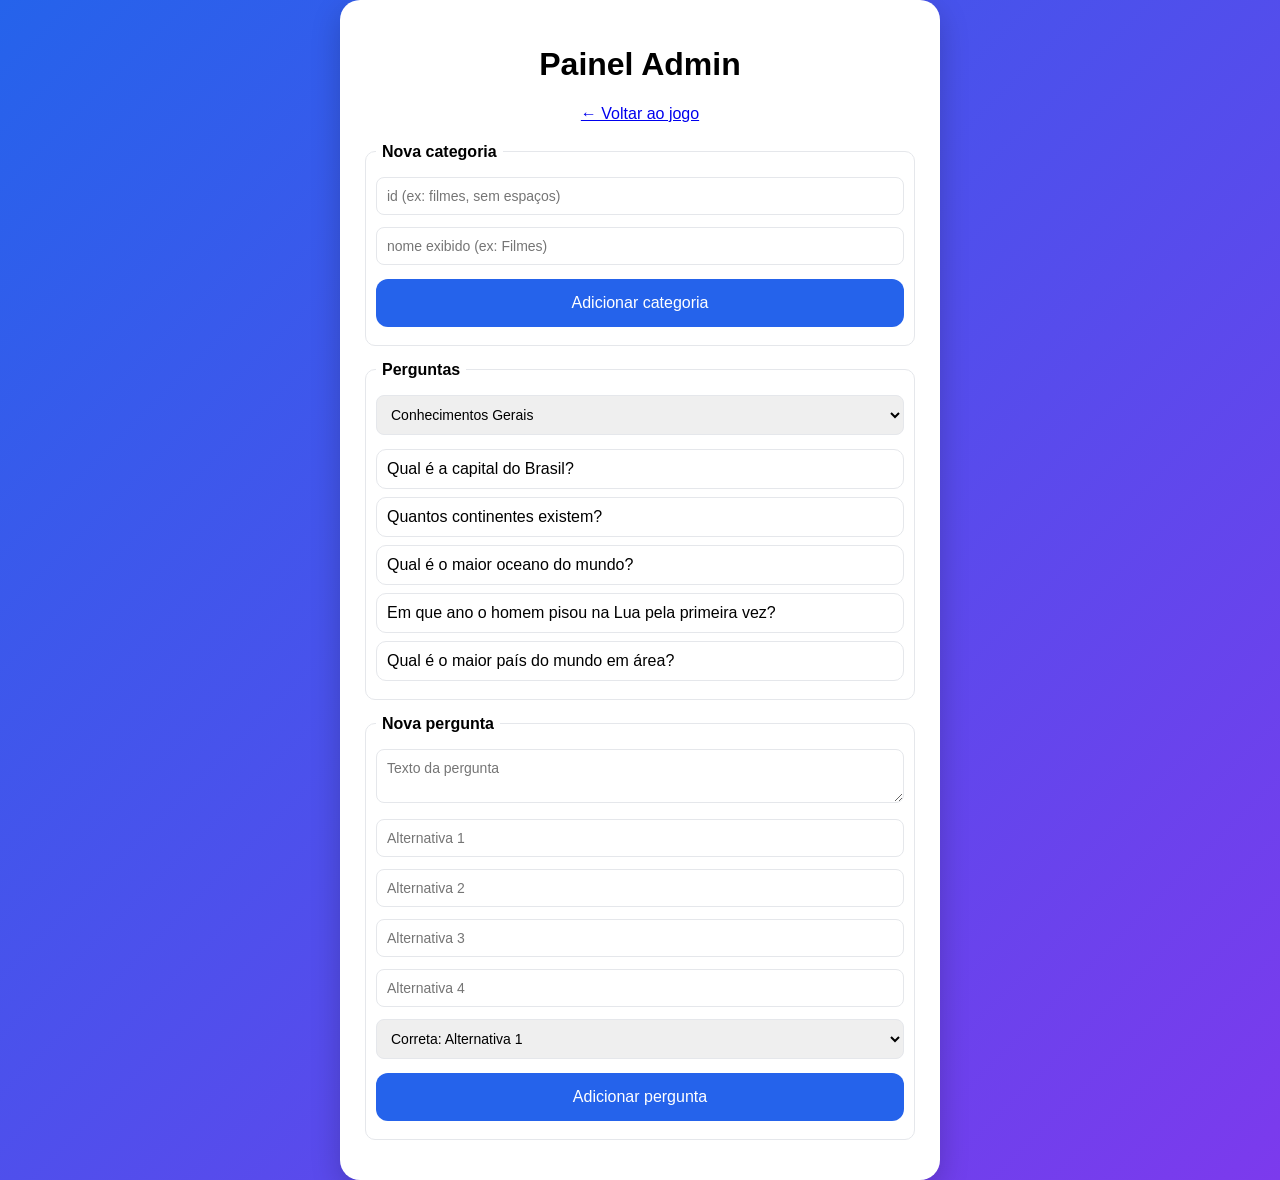
==== admin/index.html @ 53b5225d "Conecta Engine ao jogo: UI, Storage, categorias dinâmicas, admin e PWA" ====
<!doctype html>
<html lang="pt-BR">
<head>
    <meta charset="utf-8">
    <meta name="viewport" content="width=device-width, initial-scale=1">
    <title>Trivia Engine — Admin</title>
    <link rel="stylesheet" href="../assets/css/style.css">
    <style>
        .app { max-width: 600px; }
        input, select, textarea {
            width: 100%;
            padding: 10px;
            margin: 6px 0;
            border-radius: 8px;
            border: 1px solid #e5e7eb;
            font-size: 14px;
        }
        .lista-item {
            border: 1px solid #e5e7eb;
            border-radius: 10px;
            padding: 10px;
            margin: 8px 0;
            display: flex;
            justify-content: space-between;
            align-items: center;
        }
        .lista-item button { width: auto; padding: 8px 12px; background: #dc2626; }
        fieldset { border: 1px solid #e5e7eb; border-radius: 10px; margin: 15px 0; padding: 10px; }
        legend { font-weight: bold; padding: 0 6px; }
    </style>
</head>
<body>
    <div id="app" class="app"></div>
    <script type="module" src="admin.js"></script>
</body>
</html>
---- assets/css/style.css ----
* {
    box-sizing: border-box;
    font-family: Arial, sans-serif;
}

body {
    margin: 0;
    min-height: 100vh;
    background: linear-gradient(135deg, #2563eb, #7c3aed);
    display: flex;
    justify-content: center;
    align-items: center;
}

.app {
    width: 95%;
    max-width: 500px;
    background: white;
    border-radius: 20px;
    padding: 25px;
    box-shadow: 0 10px 30px rgba(0,0,0,0.2);
}

header {
    text-align: center;
    margin-bottom: 20px;
}

button {
    width: 100%;
    padding: 15px;
    margin: 8px 0;
    border: none;
    border-radius: 12px;
    background: #2563eb;
    color: white;
    font-size: 16px;
    cursor: pointer;
}

button:hover {
    opacity: .9;
}

.status {
    display: flex;
    justify-content: space-between;
    margin-bottom: 20px;
}

#alternativas button {
    background: #f3f4f6;
    color: #111827;
    border: 2px solid #e5e7eb;
}

.escondido {
    display: none;
}

#mensagem {
    text-align: center;
    font-weight: bold;
    margin-top: 15px;
}
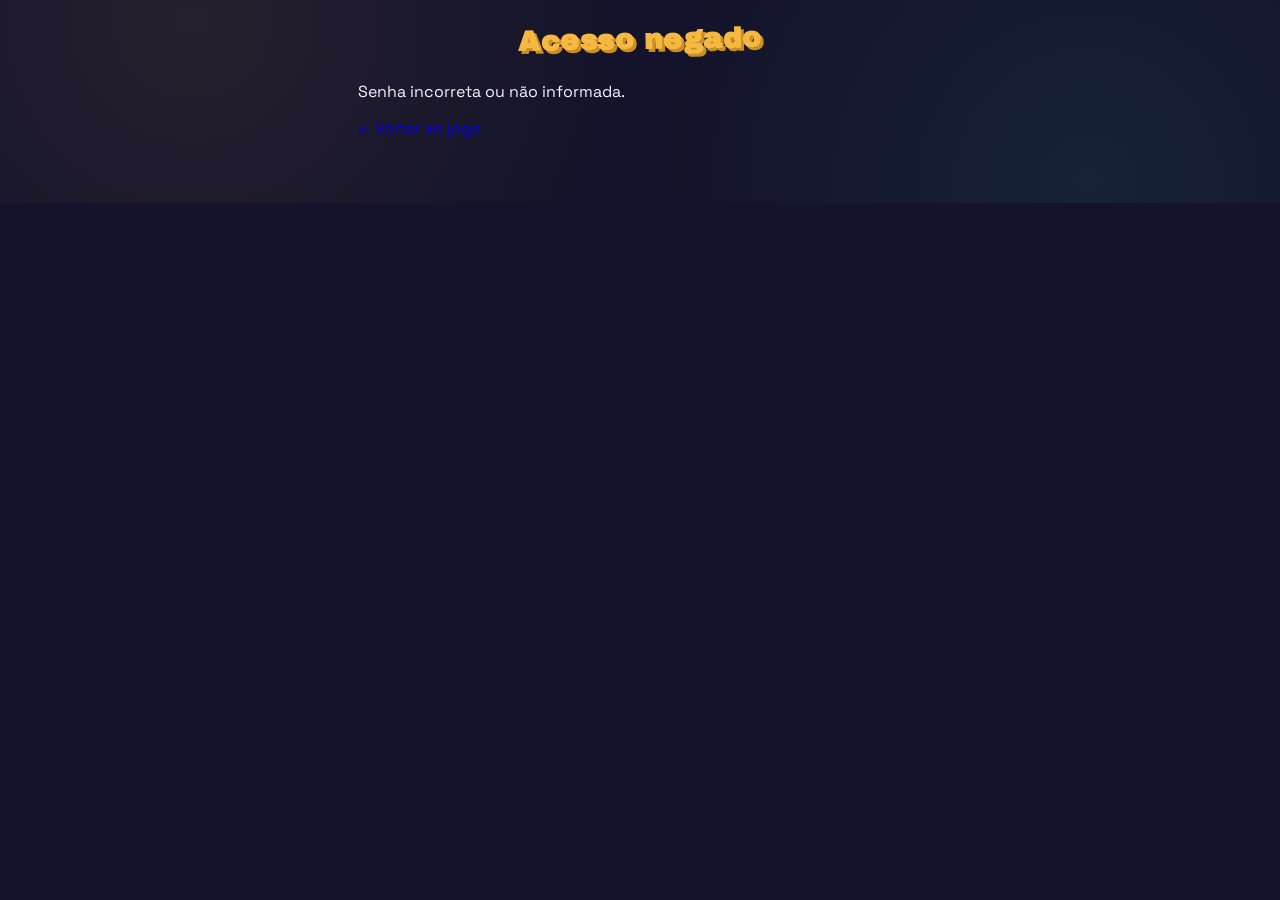
==== commit 1691f6a7: "Nova identidade visual: tema game show, cartão-ingresso, buzzers, crachás A/B/C/D" ====
--- a/admin/index.html
+++ b/admin/index.html
@@ -4,6 +4,9 @@
     <meta charset="utf-8">
     <meta name="viewport" content="width=device-width, initial-scale=1">
     <title>Trivia Engine — Admin</title>
+    <link rel="preconnect" href="https://fonts.googleapis.com">
+    <link rel="preconnect" href="https://fonts.gstatic.com" crossorigin>
+    <link href="https://fonts.googleapis.com/css2?family=Archivo+Black&family=Space+Grotesk:wght@400;500;700&family=Space+Mono:wght@400;700&display=swap" rel="stylesheet">
     <link rel="stylesheet" href="../assets/css/style.css">
     <style>
         .app { max-width: 600px; }
--- a/assets/css/style.css
+++ b/assets/css/style.css
@@ -1,65 +1,338 @@
-* {
-    box-sizing: border-box;
-    font-family: Arial, sans-serif;
+/* ============================================================
+   Trivia Engine — identidade visual "game show / bilhete"
+   ============================================================ */
+
+:root {
+    --ink: #14132b;
+    --ink-2: #1a1938;
+    --card: #1e1d3f;
+    --card-edge: #2a2856;
+    --gold: #f5b942;
+    --gold-deep: #c98f22;
+    --coral: #ff6b6b;
+    --coral-deep: #c94848;
+    --teal: #2dd4bf;
+    --teal-deep: #1ea394;
+    --paper: #f5f1ff;
+    --muted: #8b87b0;
+
+    --font-display: "Archivo Black", "Arial Black", sans-serif;
+    --font-body: "Space Grotesk", system-ui, sans-serif;
+    --font-mono: "Space Mono", "Courier New", monospace;
+
+    --radius: 16px;
+}
+
+* { box-sizing: border-box; }
+
+html, body {
+    margin: 0;
+    padding: 0;
+    background: var(--ink);
+    color: var(--paper);
+    font-family: var(--font-body);
+    min-height: 100%;
 }
 
 body {
-    margin: 0;
-    min-height: 100vh;
-    background: linear-gradient(135deg, #2563eb, #7c3aed);
-    display: flex;
-    justify-content: center;
-    align-items: center;
+    background-image:
+        radial-gradient(circle at 15% 10%, rgba(245, 185, 66, 0.08), transparent 40%),
+        radial-gradient(circle at 85% 90%, rgba(45, 212, 191, 0.08), transparent 40%);
 }
 
 .app {
-    width: 95%;
-    max-width: 500px;
-    background: white;
-    border-radius: 20px;
-    padding: 25px;
-    box-shadow: 0 10px 30px rgba(0,0,0,0.2);
-}
+    max-width: 480px;
+    margin: 0 auto;
+    padding: 24px 18px 48px;
+}
+
+/* ---------- Cabeçalho ---------- */
 
 header {
     text-align: center;
-    margin-bottom: 20px;
-}
-
-button {
-    width: 100%;
-    padding: 15px;
-    margin: 8px 0;
-    border: none;
-    border-radius: 12px;
-    background: #2563eb;
-    color: white;
-    font-size: 16px;
-    cursor: pointer;
-}
-
-button:hover {
-    opacity: .9;
-}
+    margin-bottom: 22px;
+}
+
+header h1 {
+    font-family: var(--font-display);
+    font-size: 28px;
+    letter-spacing: 0.5px;
+    margin: 0 0 4px;
+    color: var(--gold);
+    text-shadow: 3px 3px 0 var(--gold-deep);
+    transform: rotate(-1deg);
+    display: inline-block;
+}
+
+header p {
+    color: var(--muted);
+    margin: 0;
+    font-size: 14px;
+}
+
+header a {
+    color: var(--teal);
+    text-decoration: none;
+    font-size: 13px;
+}
+
+/* ---------- Barra de status (placar / vidas / tempo) ---------- */
 
 .status {
     display: flex;
     justify-content: space-between;
-    margin-bottom: 20px;
+    align-items: center;
+    font-family: var(--font-mono);
+    font-size: 15px;
+    background: var(--card);
+    border: 1px solid var(--card-edge);
+    border-radius: 12px;
+    padding: 10px 14px;
+    margin-bottom: 14px;
+}
+
+#pontuacao { color: var(--gold); font-weight: 700; }
+#vidas { letter-spacing: 2px; }
+#tempo {
+    color: var(--paper);
+    padding: 2px 8px;
+    border-radius: 6px;
+    background: var(--ink-2);
+}
+#tempo.urgente {
+    color: var(--coral);
+    animation: pulso 0.6s ease-in-out infinite;
+}
+
+/* ---------- Cartão-ingresso da pergunta ---------- */
+
+#pergunta {
+    font-family: var(--font-body);
+    font-weight: 700;
+    font-size: 19px;
+    line-height: 1.4;
+    color: var(--paper);
+    background: var(--card);
+    border: 1px dashed var(--card-edge);
+    border-radius: var(--radius);
+    padding: 22px 20px;
+    margin: 0 0 16px;
+    position: relative;
+    animation: entra 0.35s ease-out;
+}
+
+#pergunta::before,
+#pergunta::after {
+    content: "";
+    position: absolute;
+    width: 18px;
+    height: 18px;
+    background: var(--ink);
+    border-radius: 50%;
+    top: 50%;
+    transform: translateY(-50%);
+}
+#pergunta::before { left: -9px; }
+#pergunta::after { right: -9px; }
+
+/* ---------- Alternativas (botões "buzzer") ---------- */
+
+#alternativas {
+    display: grid;
+    grid-template-columns: 1fr 1fr;
+    gap: 10px;
 }
 
 #alternativas button {
-    background: #f3f4f6;
-    color: #111827;
-    border: 2px solid #e5e7eb;
-}
-
-.escondido {
-    display: none;
-}
+    font-family: var(--font-body);
+    font-weight: 600;
+    font-size: 14px;
+    text-align: left;
+    color: var(--paper);
+    background: var(--card);
+    border: none;
+    border-radius: 12px;
+    padding: 14px 12px 14px 40px;
+    position: relative;
+    cursor: pointer;
+    box-shadow: 0 4px 0 var(--card-edge);
+    transition: transform 0.08s ease, box-shadow 0.08s ease;
+}
+
+#alternativas button:hover:not(:disabled) {
+    background: var(--ink-2);
+}
+
+#alternativas button:active:not(:disabled) {
+    transform: translateY(4px);
+    box-shadow: 0 0 0 var(--card-edge);
+}
+
+#alternativas button::before {
+    content: attr(data-letra);
+    position: absolute;
+    left: 10px;
+    top: 50%;
+    transform: translateY(-50%);
+    width: 22px;
+    height: 22px;
+    line-height: 22px;
+    text-align: center;
+    font-family: var(--font-mono);
+    font-size: 12px;
+    font-weight: 700;
+    background: var(--ink-2);
+    color: var(--muted);
+    border-radius: 6px;
+}
+
+#alternativas button:disabled { cursor: default; opacity: 0.55; }
+
+#alternativas button.correta {
+    background: var(--gold);
+    color: var(--ink);
+    box-shadow: 0 4px 0 var(--gold-deep);
+    opacity: 1;
+}
+#alternativas button.correta::before { background: var(--ink); color: var(--gold); }
+
+#alternativas button.errada {
+    background: var(--coral);
+    color: var(--ink);
+    box-shadow: 0 4px 0 var(--coral-deep);
+    opacity: 1;
+    animation: tremor 0.4s ease;
+}
+#alternativas button.errada::before { background: var(--ink); color: var(--coral); }
+
+/* ---------- Mensagem de feedback ---------- */
 
 #mensagem {
     text-align: center;
-    font-weight: bold;
-    margin-top: 15px;
-}
+    font-family: var(--font-mono);
+    font-weight: 700;
+    font-size: 14px;
+    min-height: 20px;
+    margin-top: 14px;
+    color: var(--teal);
+}
+
+/* ---------- Lista de categorias ---------- */
+
+#lista-categorias {
+    display: flex;
+    flex-direction: column;
+    gap: 10px;
+    margin-bottom: 18px;
+}
+
+#lista-categorias button {
+    font-family: var(--font-body);
+    font-weight: 700;
+    font-size: 16px;
+    text-align: left;
+    color: var(--paper);
+    background: var(--card);
+    border: none;
+    border-left: 6px solid var(--gold);
+    border-radius: 10px;
+    padding: 16px 16px;
+    cursor: pointer;
+    box-shadow: 0 4px 0 var(--card-edge);
+    transition: transform 0.08s ease, box-shadow 0.08s ease;
+}
+#lista-categorias button:nth-child(3n+2) { border-left-color: var(--teal); }
+#lista-categorias button:nth-child(3n+3) { border-left-color: var(--coral); }
+
+#lista-categorias button:active:not(:disabled) {
+    transform: translateY(4px);
+    box-shadow: 0 0 0 var(--card-edge);
+}
+#lista-categorias button:disabled { opacity: 0.4; cursor: default; }
+
+/* ---------- Botões genéricos (telas de resultado, ranking, admin) ---------- */
+
+button {
+    font-family: var(--font-body);
+}
+
+#app > button,
+.app > button {
+    display: block;
+    width: 100%;
+    font-weight: 700;
+    font-size: 15px;
+    color: var(--ink);
+    background: var(--gold);
+    border: none;
+    border-radius: 10px;
+    padding: 13px;
+    margin: 8px 0;
+    cursor: pointer;
+    box-shadow: 0 4px 0 var(--gold-deep);
+    transition: transform 0.08s ease, box-shadow 0.08s ease;
+}
+#app > button:active,
+.app > button:active {
+    transform: translateY(4px);
+    box-shadow: 0 0 0 var(--gold-deep);
+}
+
+#btn-menu, #btn-voltar { background: var(--card); color: var(--paper); box-shadow: 0 4px 0 var(--card-edge); }
+#btn-menu:active, #btn-voltar:active { box-shadow: 0 0 0 var(--card-edge); }
+
+input, select, textarea {
+    font-family: var(--font-body);
+    width: 100%;
+    background: var(--card);
+    border: 1px solid var(--card-edge);
+    color: var(--paper);
+    padding: 11px 12px;
+    border-radius: 10px;
+    margin: 6px 0;
+    font-size: 14px;
+}
+input::placeholder, textarea::placeholder { color: var(--muted); }
+
+/* ---------- Ranking ---------- */
+
+#lista-ranking p {
+    font-family: var(--font-mono);
+    background: var(--card);
+    border-radius: 8px;
+    padding: 10px 12px;
+    margin: 6px 0;
+}
+#lista-ranking p:first-child {
+    border-left: 4px solid var(--gold);
+    color: var(--gold);
+    font-weight: 700;
+}
+
+/* ---------- Utilitário ---------- */
+
+.escondido { display: none; }
+
+/* ---------- Animações ---------- */
+
+@keyframes entra {
+    from { opacity: 0; transform: translateY(8px); }
+    to { opacity: 1; transform: translateY(0); }
+}
+@keyframes tremor {
+    0%, 100% { transform: translateX(0); }
+    25% { transform: translateX(-4px); }
+    75% { transform: translateX(4px); }
+}
+@keyframes pulso {
+    0%, 100% { opacity: 1; }
+    50% { opacity: 0.4; }
+}
+
+@media (prefers-reduced-motion: reduce) {
+    * { animation: none !important; transition: none !important; }
+}
+
+@media (max-width: 380px) {
+    #alternativas { grid-template-columns: 1fr; }
+}
